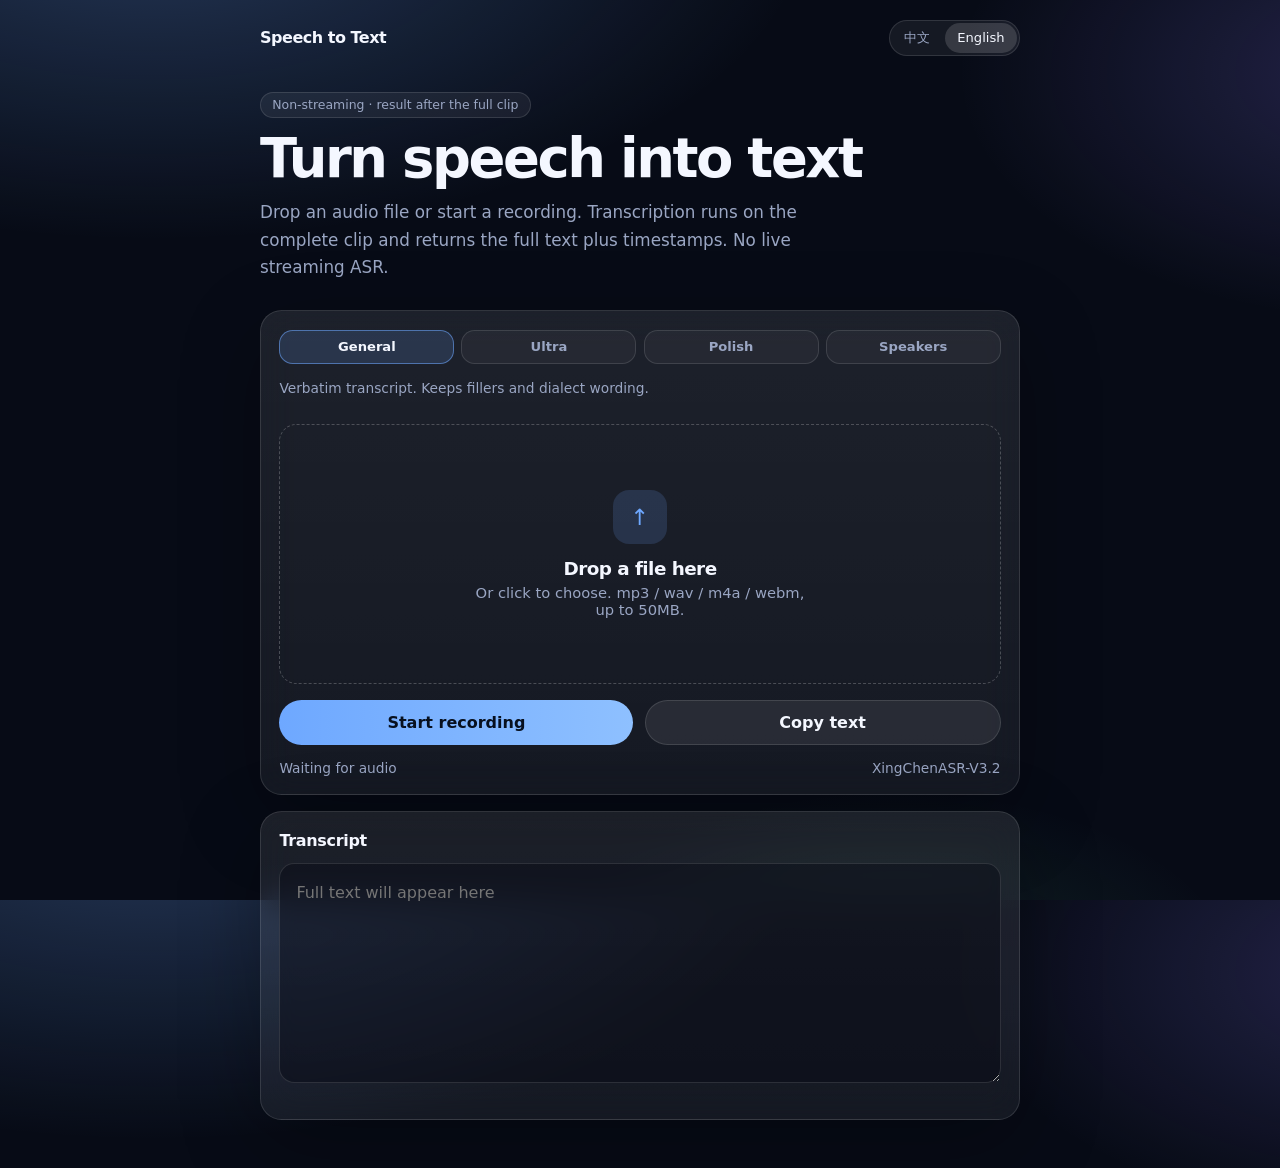
==== index.html @ 71d8b037 "Replace the blog with a public non-streaming ASR page. Co-authored-by: Cursor <cursoragent@cursor.co" ====
<!doctype html>
<html lang="en">
  <head>
    <meta charset="utf-8" />
    <meta name="viewport" content="width=device-width, initial-scale=1, shrink-to-fit=no" />
    <title>Speech to Text</title>
    <meta name="theme-color" content="#0b1020" />
    <meta name="description" content="Non-streaming speech to text. Drop an audio file or record, then get the full transcript." />
    <link rel="canonical" href="/" />
    <link rel="manifest" href="/site.webmanifest" />
    <style>
      :root {
        --bg: #070b16;
        --panel: rgba(255, 255, 255, 0.06);
        --panel-2: rgba(255, 255, 255, 0.09);
        --line: rgba(255, 255, 255, 0.12);
        --text: #f4f7ff;
        --muted: #9aa6c3;
        --accent: #6ea8ff;
        --danger: #ff6b7a;
        --ok: #5ee1b5;
      }
      * { box-sizing: border-box; }
      html, body { height: 100%; }
      body {
        margin: 0;
        color: var(--text);
        font-family: ui-sans-serif, system-ui, -apple-system, "Segoe UI", sans-serif;
        background:
          radial-gradient(1200px 600px at 12% -10%, rgba(110, 168, 255, 0.28), transparent 55%),
          radial-gradient(900px 500px at 110% 8%, rgba(139, 123, 255, 0.22), transparent 50%),
          radial-gradient(700px 400px at 70% 110%, rgba(94, 225, 181, 0.12), transparent 50%),
          var(--bg);
      }
      a { color: inherit; text-decoration: none; }
      .shell {
        min-height: 100%;
        width: min(760px, calc(100% - 2rem));
        margin-inline: auto;
        padding: 1.25rem 0 3rem;
      }
      .top {
        display: flex;
        align-items: center;
        justify-content: space-between;
        gap: 1rem;
        margin-bottom: 2.25rem;
      }
      .brand {
        font-weight: 650;
        letter-spacing: -0.03em;
      }
      .lang {
        display: flex;
        gap: 0.2rem;
        border: 1px solid var(--line);
        border-radius: 999px;
        padding: 0.15rem;
        background: var(--panel);
      }
      .lang button {
        appearance: none;
        border: 0;
        background: transparent;
        color: var(--muted);
        border-radius: 999px;
        padding: 0.35rem 0.75rem;
        cursor: pointer;
        font: inherit;
        font-size: 0.82rem;
      }
      .lang button.is-on {
        background: rgba(255, 255, 255, 0.14);
        color: var(--text);
      }
      .hero {
        display: grid;
        gap: 0.75rem;
        margin-bottom: 1.75rem;
      }
      .badge {
        width: fit-content;
        border: 1px solid var(--line);
        background: var(--panel);
        color: var(--muted);
        border-radius: 999px;
        padding: 0.28rem 0.7rem;
        font-size: 0.78rem;
      }
      h1 {
        margin: 0;
        font-size: clamp(2rem, 5vw, 3.4rem);
        letter-spacing: -0.045em;
        line-height: 1.05;
      }
      .sub {
        margin: 0;
        max-width: 38rem;
        color: var(--muted);
        font-size: 1.05rem;
        line-height: 1.65;
      }
      .layout { display: grid; gap: 1rem; }
      .card {
        border: 1px solid var(--line);
        background: linear-gradient(180deg, var(--panel-2), var(--panel));
        border-radius: 1.35rem;
        padding: 1.15rem;
        backdrop-filter: blur(18px);
        box-shadow: 0 24px 80px rgba(0, 0, 0, 0.28);
      }
      .drop {
        position: relative;
        min-height: 260px;
        border: 1.5px dashed rgba(255, 255, 255, 0.22);
        border-radius: 1.1rem;
        display: flex;
        flex-direction: column;
        align-items: center;
        justify-content: center;
        text-align: center;
        padding: 1.5rem;
        cursor: pointer;
        transition: border-color 0.18s, background 0.18s, transform 0.18s;
      }
      .drop-copy {
        display: flex;
        flex-direction: column;
        align-items: center;
        gap: 0.35rem;
        max-width: 22rem;
      }
      .drop:hover, .drop.is-over {
        border-color: var(--accent);
        background: rgba(110, 168, 255, 0.08);
      }
      .drop.is-over { transform: scale(1.01); }
      .drop.is-busy { pointer-events: none; opacity: 0.72; }
      .drop input { display: none; }
      .drop-icon {
        width: 54px;
        height: 54px;
        margin: 0 auto 0.5rem;
        border-radius: 16px;
        display: grid;
        place-items: center;
        background: rgba(110, 168, 255, 0.16);
        color: var(--accent);
        font-size: 1.4rem;
      }
      .drop h2 {
        margin: 0;
        font-size: 1.15rem;
        letter-spacing: -0.03em;
      }
      .drop p { margin: 0; color: var(--muted); font-size: 0.92rem; }
      .models {
        display: grid;
        grid-template-columns: repeat(4, 1fr);
        gap: 0.45rem;
        margin-bottom: 0.85rem;
      }
      .models button {
        appearance: none;
        border: 1px solid var(--line);
        background: rgba(255, 255, 255, 0.04);
        color: var(--muted);
        border-radius: 0.85rem;
        padding: 0.55rem 0.4rem;
        font: inherit;
        font-size: 0.82rem;
        font-weight: 600;
        cursor: pointer;
      }
      .models button.is-on {
        color: var(--text);
        border-color: rgba(110, 168, 255, 0.55);
        background: rgba(110, 168, 255, 0.16);
      }
      .models button:disabled { opacity: 0.45; cursor: not-allowed; }
      .model-hint {
        margin: 0 0 0.85rem;
        color: var(--muted);
        font-size: 0.86rem;
        line-height: 1.5;
        min-height: 2.4em;
      }
      @media (max-width: 560px) {
        .models { grid-template-columns: repeat(2, 1fr); }
      }
      .actions {
        display: flex;
        gap: 0.7rem;
        margin-top: 0.95rem;
      }
      .btn {
        flex: 1;
        appearance: none;
        border: 0;
        border-radius: 999px;
        padding: 0.78rem 1rem;
        font: inherit;
        font-weight: 600;
        cursor: pointer;
        color: #07101f;
        background: linear-gradient(90deg, var(--accent), #8ec0ff);
      }
      .btn.ghost {
        color: var(--text);
        background: rgba(255, 255, 255, 0.08);
        border: 1px solid var(--line);
      }
      .btn.live {
        background: var(--danger);
        color: #fff;
      }
      .btn:disabled { opacity: 0.45; cursor: not-allowed; }
      .meta {
        display: flex;
        justify-content: space-between;
        gap: 0.75rem;
        margin-top: 0.9rem;
        color: var(--muted);
        font-size: 0.86rem;
      }
      .status.is-error { color: var(--danger); }
      .status.is-ok { color: var(--ok); }
      .filechip {
        display: none;
        margin-top: 0.8rem;
        padding: 0.55rem 0.75rem;
        border-radius: 0.8rem;
        background: rgba(255, 255, 255, 0.06);
        color: var(--muted);
        font-size: 0.86rem;
        overflow: hidden;
        text-overflow: ellipsis;
        white-space: nowrap;
      }
      .filechip.is-on { display: block; }
      .result-head {
        display: flex;
        align-items: center;
        justify-content: space-between;
        gap: 0.75rem;
        margin-bottom: 0.85rem;
      }
      .result-head h2 {
        margin: 0;
        font-size: 1rem;
        letter-spacing: -0.02em;
      }
      textarea {
        width: 100%;
        min-height: 220px;
        resize: vertical;
        border: 1px solid var(--line);
        border-radius: 0.95rem;
        padding: 0.95rem 1rem;
        background: rgba(7, 11, 22, 0.45);
        color: var(--text);
        font: inherit;
        line-height: 1.7;
      }
      textarea:focus { outline: 2px solid rgba(110, 168, 255, 0.45); }
      .segments {
        margin: 0.85rem 0 0;
        padding: 0;
        display: grid;
        gap: 0.55rem;
        max-height: 280px;
        overflow: auto;
      }
      .segments li {
        padding: 0.7rem 0.8rem;
        border-radius: 0.8rem;
        background: rgba(255, 255, 255, 0.05);
      }
      .seg-time {
        display: block;
        color: var(--accent);
        font-size: 0.75rem;
        font-variant-numeric: tabular-nums;
        margin-bottom: 0.2rem;
      }
      .seg-spk {
        display: inline-block;
        margin-right: 0.45rem;
        color: var(--ok);
        font-size: 0.75rem;
      }
      .seg-text { color: #e8edfb; font-size: 0.95rem; }
    </style>
  </head>
  <body>
    <div class="shell">
      <header class="top">
        <a class="brand" href="/" data-i18n="brand">Speech to Text</a>
        <div class="lang" role="group" aria-label="Language">
          <button type="button" data-lang="zh">中文</button>
          <button type="button" data-lang="en">English</button>
        </div>
      </header>

      <section class="hero">
        <div class="badge" data-i18n="badge">Non-streaming · result after the full clip</div>
        <h1 data-i18n="title">Turn speech into text</h1>
        <p class="sub" data-i18n="sub">Drop an audio file or start a recording. Transcription runs on the complete clip and returns the full text plus timestamps. No live streaming ASR.</p>
      </section>

      <div class="layout" data-asr>
        <section class="card">
          <div class="models" role="tablist" data-asr-models>
            <button type="button" data-asr-model="general" data-i18n="modelGeneral">General</button>
            <button type="button" data-asr-model="ultra" data-i18n="modelUltra">Ultra</button>
            <button type="button" data-asr-model="gsr" data-i18n="modelGsr">Polish</button>
            <button type="button" data-asr-model="diarize" data-i18n="modelDiarize">Speakers</button>
          </div>
          <p class="model-hint" data-asr-hint></p>
          <label class="drop" data-asr-drop>
            <input type="file" accept="audio/*,video/webm,video/mp4" data-asr-file />
            <div class="drop-copy">
              <div class="drop-icon">↑</div>
              <h2 data-i18n="dropTitle">Drop a file here</h2>
              <p data-i18n="dropHint">Or click to choose. mp3 / wav / m4a / webm, up to 50MB.</p>
            </div>
          </label>
          <div class="filechip" data-asr-filechip></div>
          <div class="actions">
            <button type="button" class="btn" data-asr-record data-i18n="record">Start recording</button>
            <button type="button" class="btn ghost" data-asr-copy data-i18n="copy">Copy text</button>
          </div>
          <div class="meta">
            <span class="status" data-asr-status data-i18n="idle">Waiting for audio</span>
            <span data-asr-model-id>XingChenASR-V3.2</span>
          </div>
        </section>

        <section class="card">
          <div class="result-head">
            <h2 data-i18n="result">Transcript</h2>
          </div>
          <textarea data-asr-text data-i18n-placeholder="placeholder" placeholder="Full text will appear here"></textarea>
          <ol class="segments" data-asr-segments hidden></ol>
        </section>
      </div>
    </div>
    <script src="/asr.js"></script>
  </body>
</html>
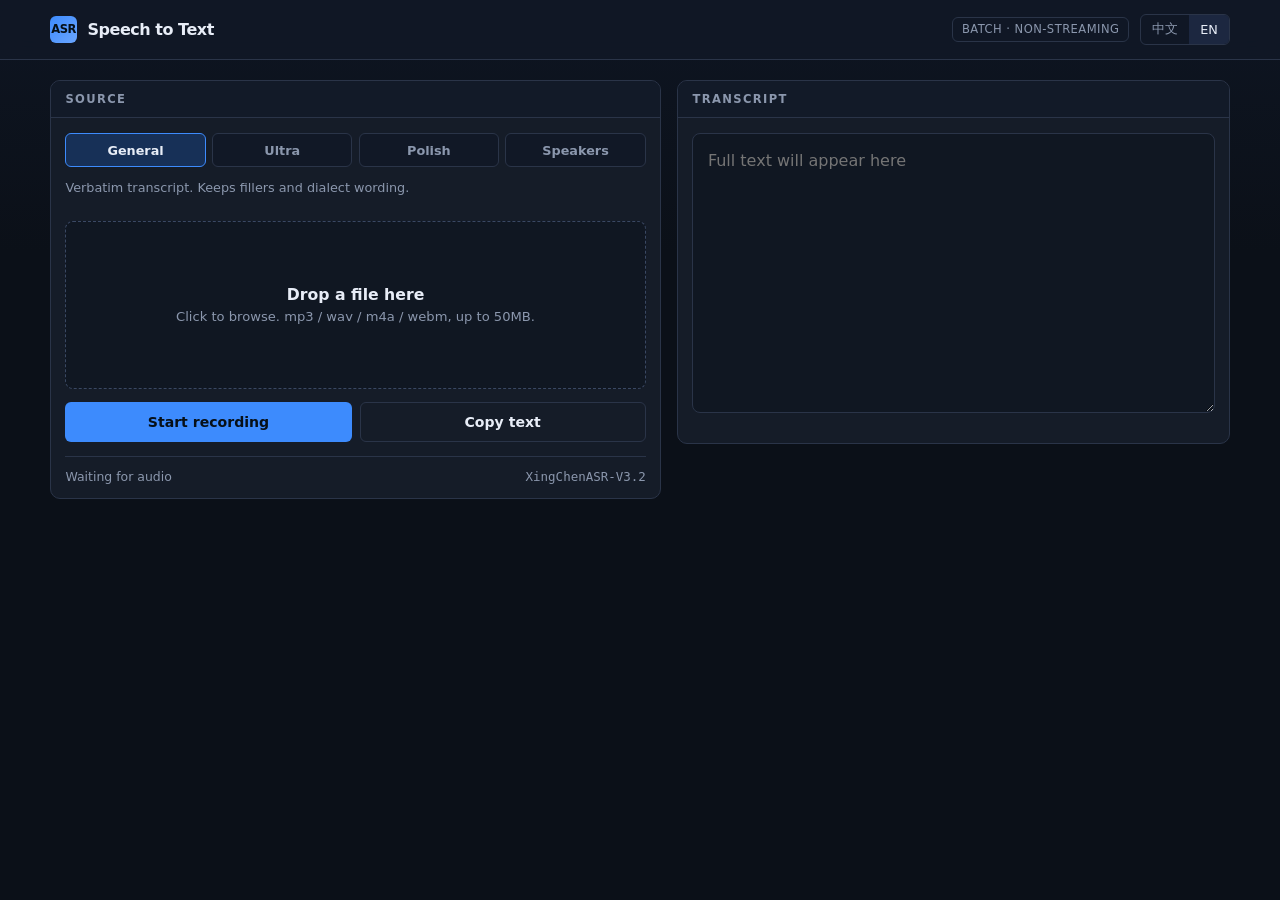
==== commit 2cb6552e: "Add audio playback and download, and tighten the workspace UI. Co-authored-by: Cursor <cursoragent@c" ====
--- a/index.html
+++ b/index.html
@@ -4,21 +4,23 @@
     <meta charset="utf-8" />
     <meta name="viewport" content="width=device-width, initial-scale=1, shrink-to-fit=no" />
     <title>Speech to Text</title>
-    <meta name="theme-color" content="#0b1020" />
+    <meta name="theme-color" content="#0b1018" />
     <meta name="description" content="Non-streaming speech to text. Drop an audio file or record, then get the full transcript." />
     <link rel="canonical" href="/" />
     <link rel="manifest" href="/site.webmanifest" />
     <style>
       :root {
-        --bg: #070b16;
-        --panel: rgba(255, 255, 255, 0.06);
-        --panel-2: rgba(255, 255, 255, 0.09);
-        --line: rgba(255, 255, 255, 0.12);
-        --text: #f4f7ff;
-        --muted: #9aa6c3;
-        --accent: #6ea8ff;
-        --danger: #ff6b7a;
-        --ok: #5ee1b5;
+        --bg: #0b1018;
+        --bg-2: #111826;
+        --panel: #151c28;
+        --line: #2a3448;
+        --text: #e8edf7;
+        --muted: #8b97ad;
+        --accent: #3d8bfd;
+        --accent-2: #1f4f9a;
+        --danger: #e5484d;
+        --ok: #3ecf8e;
+        --warn: #f5a524;
       }
       * { box-sizing: border-box; }
       html, body { height: 100%; }
@@ -27,323 +29,355 @@
         color: var(--text);
         font-family: ui-sans-serif, system-ui, -apple-system, "Segoe UI", sans-serif;
         background:
-          radial-gradient(1200px 600px at 12% -10%, rgba(110, 168, 255, 0.28), transparent 55%),
-          radial-gradient(900px 500px at 110% 8%, rgba(139, 123, 255, 0.22), transparent 50%),
-          radial-gradient(700px 400px at 70% 110%, rgba(94, 225, 181, 0.12), transparent 50%),
+          linear-gradient(180deg, #0e1522 0%, var(--bg) 28%),
           var(--bg);
       }
       a { color: inherit; text-decoration: none; }
-      .shell {
+      .app {
         min-height: 100%;
-        width: min(760px, calc(100% - 2rem));
-        margin-inline: auto;
-        padding: 1.25rem 0 3rem;
-      }
-      .top {
+        display: flex;
+        flex-direction: column;
+      }
+      .bar {
+        border-bottom: 1px solid var(--line);
+        background: rgba(17, 24, 38, 0.92);
+        backdrop-filter: blur(12px);
+        position: sticky;
+        top: 0;
+        z-index: 20;
+      }
+      .bar-inner {
+        width: min(1180px, calc(100% - 2rem));
+        margin: 0 auto;
         display: flex;
         align-items: center;
         justify-content: space-between;
         gap: 1rem;
-        margin-bottom: 2.25rem;
+        padding: 0.85rem 0;
       }
       .brand {
-        font-weight: 650;
+        display: flex;
+        align-items: center;
+        gap: 0.65rem;
+        font-weight: 700;
         letter-spacing: -0.03em;
       }
+      .mark {
+        width: 1.7rem;
+        height: 1.7rem;
+        border-radius: 6px;
+        background: linear-gradient(135deg, var(--accent), #6aa6ff);
+        display: grid;
+        place-items: center;
+        color: #061018;
+        font-size: 0.72rem;
+        font-weight: 800;
+      }
+      .bar-right {
+        display: flex;
+        align-items: center;
+        gap: 0.65rem;
+      }
+      .chip {
+        border: 1px solid var(--line);
+        color: var(--muted);
+        border-radius: 6px;
+        padding: 0.28rem 0.55rem;
+        font-size: 0.72rem;
+        letter-spacing: 0.04em;
+        text-transform: uppercase;
+      }
       .lang {
         display: flex;
-        gap: 0.2rem;
-        border: 1px solid var(--line);
-        border-radius: 999px;
-        padding: 0.15rem;
-        background: var(--panel);
+        border: 1px solid var(--line);
+        border-radius: 6px;
+        overflow: hidden;
       }
       .lang button {
         appearance: none;
         border: 0;
         background: transparent;
         color: var(--muted);
-        border-radius: 999px;
-        padding: 0.35rem 0.75rem;
+        padding: 0.4rem 0.7rem;
         cursor: pointer;
         font: inherit;
-        font-size: 0.82rem;
+        font-size: 0.8rem;
       }
       .lang button.is-on {
-        background: rgba(255, 255, 255, 0.14);
-        color: var(--text);
-      }
-      .hero {
+        background: #1c2740;
+        color: var(--text);
+      }
+      .workspace {
+        width: min(1180px, calc(100% - 2rem));
+        margin: 1.25rem auto 2.5rem;
         display: grid;
+        gap: 1rem;
+        grid-template-columns: minmax(0, 1.05fr) minmax(0, 0.95fr);
+        align-items: start;
+      }
+      @media (max-width: 920px) {
+        .workspace { grid-template-columns: 1fr; }
+      }
+      .panel {
+        border: 1px solid var(--line);
+        background: var(--panel);
+        border-radius: 10px;
+        overflow: hidden;
+      }
+      .panel-h {
+        display: flex;
+        align-items: center;
+        justify-content: space-between;
         gap: 0.75rem;
-        margin-bottom: 1.75rem;
-      }
-      .badge {
-        width: fit-content;
-        border: 1px solid var(--line);
-        background: var(--panel);
-        color: var(--muted);
-        border-radius: 999px;
-        padding: 0.28rem 0.7rem;
-        font-size: 0.78rem;
-      }
-      h1 {
+        padding: 0.7rem 0.9rem;
+        border-bottom: 1px solid var(--line);
+        background: #121a28;
+      }
+      .panel-h h2 {
         margin: 0;
-        font-size: clamp(2rem, 5vw, 3.4rem);
-        letter-spacing: -0.045em;
-        line-height: 1.05;
-      }
-      .sub {
-        margin: 0;
-        max-width: 38rem;
-        color: var(--muted);
-        font-size: 1.05rem;
-        line-height: 1.65;
-      }
-      .layout { display: grid; gap: 1rem; }
-      .card {
-        border: 1px solid var(--line);
-        background: linear-gradient(180deg, var(--panel-2), var(--panel));
-        border-radius: 1.35rem;
-        padding: 1.15rem;
-        backdrop-filter: blur(18px);
-        box-shadow: 0 24px 80px rgba(0, 0, 0, 0.28);
-      }
-      .drop {
-        position: relative;
-        min-height: 260px;
-        border: 1.5px dashed rgba(255, 255, 255, 0.22);
-        border-radius: 1.1rem;
-        display: flex;
-        flex-direction: column;
-        align-items: center;
-        justify-content: center;
-        text-align: center;
-        padding: 1.5rem;
-        cursor: pointer;
-        transition: border-color 0.18s, background 0.18s, transform 0.18s;
-      }
-      .drop-copy {
-        display: flex;
-        flex-direction: column;
-        align-items: center;
-        gap: 0.35rem;
-        max-width: 22rem;
-      }
-      .drop:hover, .drop.is-over {
-        border-color: var(--accent);
-        background: rgba(110, 168, 255, 0.08);
-      }
-      .drop.is-over { transform: scale(1.01); }
-      .drop.is-busy { pointer-events: none; opacity: 0.72; }
-      .drop input { display: none; }
-      .drop-icon {
-        width: 54px;
-        height: 54px;
-        margin: 0 auto 0.5rem;
-        border-radius: 16px;
-        display: grid;
-        place-items: center;
-        background: rgba(110, 168, 255, 0.16);
-        color: var(--accent);
-        font-size: 1.4rem;
-      }
-      .drop h2 {
-        margin: 0;
-        font-size: 1.15rem;
-        letter-spacing: -0.03em;
-      }
-      .drop p { margin: 0; color: var(--muted); font-size: 0.92rem; }
+        font-size: 0.72rem;
+        font-weight: 700;
+        letter-spacing: 0.12em;
+        text-transform: uppercase;
+        color: var(--muted);
+      }
+      .panel-b { padding: 0.9rem; }
       .models {
         display: grid;
         grid-template-columns: repeat(4, 1fr);
-        gap: 0.45rem;
-        margin-bottom: 0.85rem;
+        gap: 0.4rem;
       }
       .models button {
         appearance: none;
         border: 1px solid var(--line);
-        background: rgba(255, 255, 255, 0.04);
-        color: var(--muted);
-        border-radius: 0.85rem;
-        padding: 0.55rem 0.4rem;
+        background: var(--bg-2);
+        color: var(--muted);
+        border-radius: 6px;
+        padding: 0.55rem 0.35rem;
         font: inherit;
-        font-size: 0.82rem;
-        font-weight: 600;
+        font-size: 0.8rem;
+        font-weight: 650;
         cursor: pointer;
       }
       .models button.is-on {
         color: var(--text);
-        border-color: rgba(110, 168, 255, 0.55);
-        background: rgba(110, 168, 255, 0.16);
-      }
-      .models button:disabled { opacity: 0.45; cursor: not-allowed; }
+        border-color: var(--accent);
+        background: #173057;
+      }
+      .models button:disabled { opacity: 0.4; cursor: not-allowed; }
       .model-hint {
-        margin: 0 0 0.85rem;
-        color: var(--muted);
-        font-size: 0.86rem;
+        margin: 0.65rem 0 0;
+        color: var(--muted);
+        font-size: 0.8rem;
         line-height: 1.5;
-        min-height: 2.4em;
+        min-height: 2.3em;
       }
       @media (max-width: 560px) {
         .models { grid-template-columns: repeat(2, 1fr); }
       }
-      .actions {
-        display: flex;
-        gap: 0.7rem;
-        margin-top: 0.95rem;
+      .drop {
+        margin-top: 0.85rem;
+        min-height: 168px;
+        border: 1px dashed #3a4863;
+        border-radius: 8px;
+        display: flex;
+        flex-direction: column;
+        align-items: center;
+        justify-content: center;
+        text-align: center;
+        padding: 1.1rem;
+        cursor: pointer;
+        background: #101722;
+      }
+      .drop:hover, .drop.is-over {
+        border-color: var(--accent);
+        background: #142033;
+      }
+      .drop.is-busy { pointer-events: none; opacity: 0.65; }
+      .drop input { display: none; }
+      .drop h3 {
+        margin: 0 0 0.3rem;
+        font-size: 0.98rem;
+      }
+      .drop p { margin: 0; color: var(--muted); font-size: 0.82rem; }
+      .media {
+        display: none;
+        margin-top: 0.85rem;
+        border: 1px solid var(--line);
+        border-radius: 8px;
+        background: #101722;
+        padding: 0.75rem;
+      }
+      .media.is-on { display: grid; gap: 0.65rem; }
+      .media-meta {
+        display: flex;
+        justify-content: space-between;
+        gap: 0.75rem;
+        font-size: 0.8rem;
+        color: var(--muted);
+      }
+      .media-name {
+        overflow: hidden;
+        text-overflow: ellipsis;
+        white-space: nowrap;
+        color: var(--text);
+        font-weight: 600;
+      }
+      audio {
+        width: 100%;
+        height: 36px;
+      }
+      .row {
+        display: flex;
+        gap: 0.5rem;
+        margin-top: 0.85rem;
       }
       .btn {
         flex: 1;
         appearance: none;
-        border: 0;
-        border-radius: 999px;
-        padding: 0.78rem 1rem;
+        border: 1px solid transparent;
+        border-radius: 6px;
+        padding: 0.68rem 0.85rem;
         font: inherit;
-        font-weight: 600;
-        cursor: pointer;
-        color: #07101f;
-        background: linear-gradient(90deg, var(--accent), #8ec0ff);
+        font-size: 0.88rem;
+        font-weight: 650;
+        cursor: pointer;
+        color: #071018;
+        background: var(--accent);
       }
       .btn.ghost {
         color: var(--text);
-        background: rgba(255, 255, 255, 0.08);
-        border: 1px solid var(--line);
+        background: transparent;
+        border-color: var(--line);
       }
       .btn.live {
         background: var(--danger);
         color: #fff;
       }
-      .btn:disabled { opacity: 0.45; cursor: not-allowed; }
-      .meta {
+      .btn:disabled { opacity: 0.4; cursor: not-allowed; }
+      .status-bar {
         display: flex;
         justify-content: space-between;
         gap: 0.75rem;
-        margin-top: 0.9rem;
-        color: var(--muted);
-        font-size: 0.86rem;
+        margin-top: 0.85rem;
+        padding-top: 0.75rem;
+        border-top: 1px solid var(--line);
+        color: var(--muted);
+        font-size: 0.78rem;
+        font-variant-numeric: tabular-nums;
       }
       .status.is-error { color: var(--danger); }
       .status.is-ok { color: var(--ok); }
-      .filechip {
-        display: none;
-        margin-top: 0.8rem;
-        padding: 0.55rem 0.75rem;
-        border-radius: 0.8rem;
-        background: rgba(255, 255, 255, 0.06);
-        color: var(--muted);
-        font-size: 0.86rem;
-        overflow: hidden;
-        text-overflow: ellipsis;
-        white-space: nowrap;
-      }
-      .filechip.is-on { display: block; }
-      .result-head {
-        display: flex;
-        align-items: center;
-        justify-content: space-between;
-        gap: 0.75rem;
-        margin-bottom: 0.85rem;
-      }
-      .result-head h2 {
-        margin: 0;
-        font-size: 1rem;
-        letter-spacing: -0.02em;
-      }
+      .model-id { font-family: ui-monospace, SFMono-Regular, Menlo, Consolas, monospace; }
       textarea {
         width: 100%;
-        min-height: 220px;
+        min-height: 280px;
         resize: vertical;
         border: 1px solid var(--line);
-        border-radius: 0.95rem;
-        padding: 0.95rem 1rem;
-        background: rgba(7, 11, 22, 0.45);
+        border-radius: 8px;
+        padding: 0.85rem 0.9rem;
+        background: #101722;
         color: var(--text);
         font: inherit;
         line-height: 1.7;
       }
-      textarea:focus { outline: 2px solid rgba(110, 168, 255, 0.45); }
+      textarea:focus { outline: 1px solid var(--accent); }
       .segments {
-        margin: 0.85rem 0 0;
+        margin: 0.75rem 0 0;
         padding: 0;
         display: grid;
-        gap: 0.55rem;
-        max-height: 280px;
+        gap: 0.4rem;
+        max-height: 320px;
         overflow: auto;
       }
       .segments li {
-        padding: 0.7rem 0.8rem;
-        border-radius: 0.8rem;
-        background: rgba(255, 255, 255, 0.05);
-      }
+        padding: 0.65rem 0.7rem;
+        border-radius: 6px;
+        background: #101722;
+        border: 1px solid transparent;
+        cursor: pointer;
+      }
+      .segments li:hover { border-color: var(--line); }
       .seg-time {
         display: block;
         color: var(--accent);
-        font-size: 0.75rem;
+        font-size: 0.72rem;
         font-variant-numeric: tabular-nums;
-        margin-bottom: 0.2rem;
+        margin-bottom: 0.18rem;
       }
       .seg-spk {
         display: inline-block;
-        margin-right: 0.45rem;
+        margin-right: 0.4rem;
         color: var(--ok);
-        font-size: 0.75rem;
-      }
-      .seg-text { color: #e8edfb; font-size: 0.95rem; }
+      }
+      .seg-text { color: #d7deec; font-size: 0.92rem; }
     </style>
   </head>
   <body>
-    <div class="shell">
-      <header class="top">
-        <a class="brand" href="/" data-i18n="brand">Speech to Text</a>
-        <div class="lang" role="group" aria-label="Language">
-          <button type="button" data-lang="zh">中文</button>
-          <button type="button" data-lang="en">English</button>
+    <div class="app">
+      <header class="bar">
+        <div class="bar-inner">
+        <a class="brand" href="/">
+          <span class="mark">ASR</span>
+          <span data-i18n="brand">Speech to Text</span>
+        </a>
+        <div class="bar-right">
+          <span class="chip" data-i18n="badge">Batch · non-streaming</span>
+          <div class="lang" role="group" aria-label="Language">
+            <button type="button" data-lang="zh">中文</button>
+            <button type="button" data-lang="en">EN</button>
+          </div>
+        </div>
         </div>
       </header>
 
-      <section class="hero">
-        <div class="badge" data-i18n="badge">Non-streaming · result after the full clip</div>
-        <h1 data-i18n="title">Turn speech into text</h1>
-        <p class="sub" data-i18n="sub">Drop an audio file or start a recording. Transcription runs on the complete clip and returns the full text plus timestamps. No live streaming ASR.</p>
-      </section>
-
-      <div class="layout" data-asr>
-        <section class="card">
-          <div class="models" role="tablist" data-asr-models>
-            <button type="button" data-asr-model="general" data-i18n="modelGeneral">General</button>
-            <button type="button" data-asr-model="ultra" data-i18n="modelUltra">Ultra</button>
-            <button type="button" data-asr-model="gsr" data-i18n="modelGsr">Polish</button>
-            <button type="button" data-asr-model="diarize" data-i18n="modelDiarize">Speakers</button>
-          </div>
-          <p class="model-hint" data-asr-hint></p>
-          <label class="drop" data-asr-drop>
-            <input type="file" accept="audio/*,video/webm,video/mp4" data-asr-file />
-            <div class="drop-copy">
-              <div class="drop-icon">↑</div>
-              <h2 data-i18n="dropTitle">Drop a file here</h2>
-              <p data-i18n="dropHint">Or click to choose. mp3 / wav / m4a / webm, up to 50MB.</p>
+      <main class="workspace" data-asr>
+        <section class="panel">
+          <div class="panel-h"><h2 data-i18n="source">Source</h2></div>
+          <div class="panel-b">
+            <div class="models" role="tablist">
+              <button type="button" data-asr-model="general" data-i18n="modelGeneral">General</button>
+              <button type="button" data-asr-model="ultra" data-i18n="modelUltra">Ultra</button>
+              <button type="button" data-asr-model="gsr" data-i18n="modelGsr">Polish</button>
+              <button type="button" data-asr-model="diarize" data-i18n="modelDiarize">Speakers</button>
             </div>
-          </label>
-          <div class="filechip" data-asr-filechip></div>
-          <div class="actions">
-            <button type="button" class="btn" data-asr-record data-i18n="record">Start recording</button>
-            <button type="button" class="btn ghost" data-asr-copy data-i18n="copy">Copy text</button>
-          </div>
-          <div class="meta">
-            <span class="status" data-asr-status data-i18n="idle">Waiting for audio</span>
-            <span data-asr-model-id>XingChenASR-V3.2</span>
+            <p class="model-hint" data-asr-hint></p>
+            <label class="drop" data-asr-drop>
+              <input type="file" accept="audio/*,video/webm,video/mp4" data-asr-file />
+              <div>
+                <h3 data-i18n="dropTitle">Drop a file here</h3>
+                <p data-i18n="dropHint">Click to browse. mp3 / wav / m4a / webm, up to 50MB.</p>
+              </div>
+            </label>
+            <div class="media" data-asr-media>
+              <div class="media-meta">
+                <span class="media-name" data-asr-filechip></span>
+                <span data-asr-filesize></span>
+              </div>
+              <audio controls data-asr-player></audio>
+              <div class="row" style="margin-top:0">
+                <button type="button" class="btn ghost" data-asr-download data-i18n="download" disabled>Download audio</button>
+              </div>
+            </div>
+            <div class="row">
+              <button type="button" class="btn" data-asr-record data-i18n="record">Start recording</button>
+              <button type="button" class="btn ghost" data-asr-copy data-i18n="copy">Copy text</button>
+            </div>
+            <div class="status-bar">
+              <span class="status" data-asr-status data-i18n="idle">Waiting for audio</span>
+              <span class="model-id" data-asr-model-id>XingChenASR-V3.2</span>
+            </div>
           </div>
         </section>
 
-        <section class="card">
-          <div class="result-head">
-            <h2 data-i18n="result">Transcript</h2>
+        <section class="panel">
+          <div class="panel-h"><h2 data-i18n="result">Transcript</h2></div>
+          <div class="panel-b">
+            <textarea data-asr-text data-i18n-placeholder="placeholder" placeholder="Full text will appear here"></textarea>
+            <ol class="segments" data-asr-segments hidden></ol>
           </div>
-          <textarea data-asr-text data-i18n-placeholder="placeholder" placeholder="Full text will appear here"></textarea>
-          <ol class="segments" data-asr-segments hidden></ol>
         </section>
-      </div>
+      </main>
     </div>
     <script src="/asr.js"></script>
   </body>
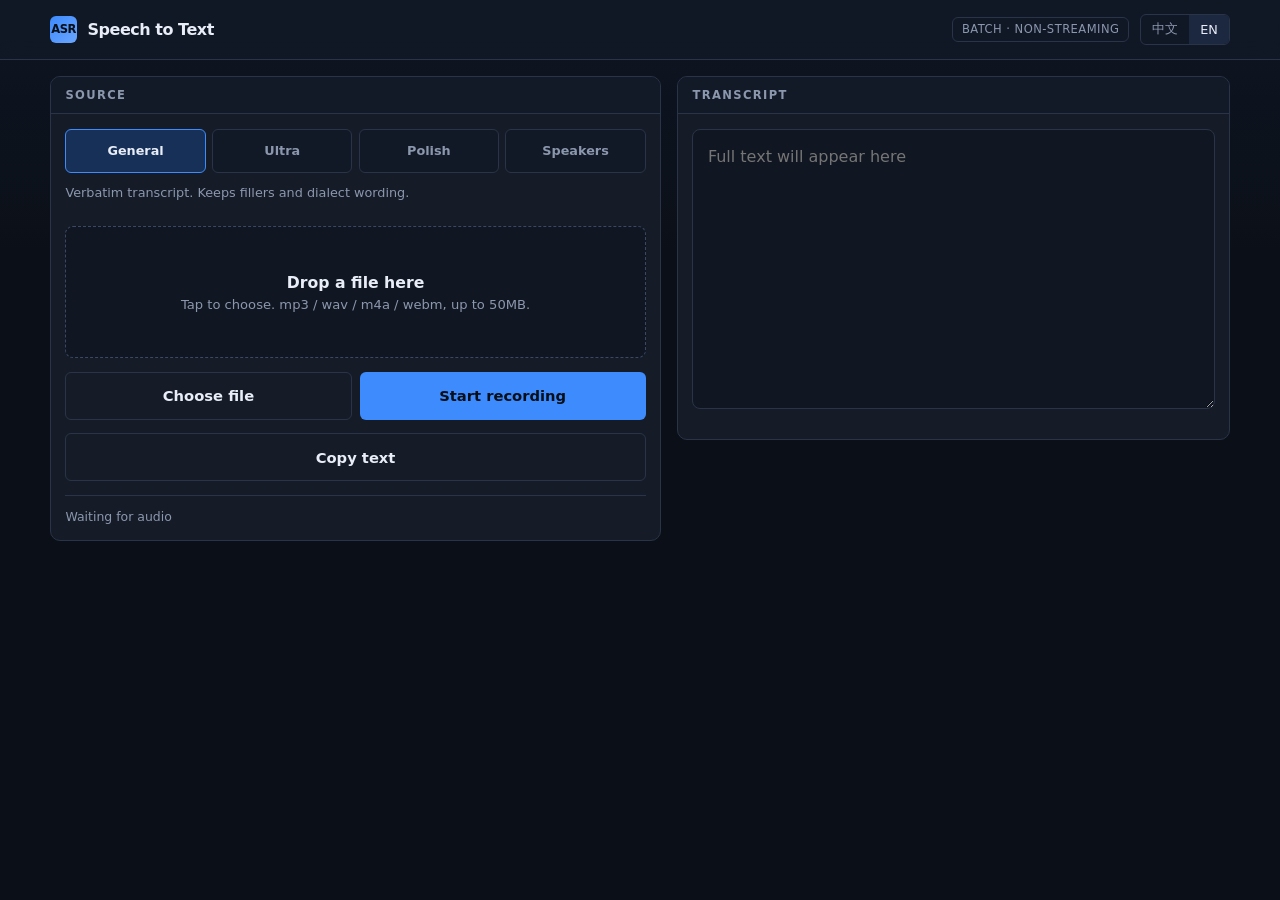
==== commit 2fa200c3: "Improve preview on all devices, drop client-side size checks, and keep the site out of search indexe" ====
--- a/index.html
+++ b/index.html
@@ -2,7 +2,9 @@
 <html lang="en">
   <head>
     <meta charset="utf-8" />
-    <meta name="viewport" content="width=device-width, initial-scale=1, shrink-to-fit=no" />
+    <meta name="viewport" content="width=device-width, initial-scale=1, viewport-fit=cover" />
+    <meta name="robots" content="noindex, nofollow, noarchive, nosnippet" />
+    <meta name="googlebot" content="noindex, nofollow, noarchive, nosnippet" />
     <title>Speech to Text</title>
     <meta name="theme-color" content="#0b1018" />
     <meta name="description" content="Non-streaming speech to text. Drop an audio file or record, then get the full transcript." />
@@ -24,6 +26,7 @@
       }
       * { box-sizing: border-box; }
       html, body { height: 100%; }
+      button, input, label { touch-action: manipulation; }
       body {
         margin: 0;
         color: var(--text);
@@ -31,6 +34,7 @@
         background:
           linear-gradient(180deg, #0e1522 0%, var(--bg) 28%),
           var(--bg);
+        padding-bottom: env(safe-area-inset-bottom);
       }
       a { color: inherit; text-decoration: none; }
       .app {
@@ -54,6 +58,7 @@
         justify-content: space-between;
         gap: 1rem;
         padding: 0.85rem 0;
+        padding-top: max(0.85rem, env(safe-area-inset-top));
       }
       .brand {
         display: flex;
@@ -108,15 +113,16 @@
         color: var(--text);
       }
       .workspace {
-        width: min(1180px, calc(100% - 2rem));
-        margin: 1.25rem auto 2.5rem;
+        width: min(1180px, calc(100% - 1.25rem));
+        margin: 1rem auto 2.5rem;
         display: grid;
         gap: 1rem;
         grid-template-columns: minmax(0, 1.05fr) minmax(0, 0.95fr);
         align-items: start;
       }
-      @media (max-width: 920px) {
+      @media (max-width: 1024px) {
         .workspace { grid-template-columns: 1fr; }
+        .chip { display: none; }
       }
       .panel {
         border: 1px solid var(--line);
@@ -153,6 +159,7 @@
         background: var(--bg-2);
         color: var(--muted);
         border-radius: 6px;
+        min-height: 44px;
         padding: 0.55rem 0.35rem;
         font: inherit;
         font-size: 0.8rem;
@@ -177,7 +184,7 @@
       }
       .drop {
         margin-top: 0.85rem;
-        min-height: 168px;
+        min-height: 132px;
         border: 1px dashed #3a4863;
         border-radius: 8px;
         display: flex;
@@ -185,7 +192,7 @@
         align-items: center;
         justify-content: center;
         text-align: center;
-        padding: 1.1rem;
+        padding: 1rem;
         cursor: pointer;
         background: #101722;
       }
@@ -223,9 +230,42 @@
         color: var(--text);
         font-weight: 600;
       }
-      audio {
+      .media-el { display: none; width: 100%; }
+      .media-el.is-on { display: block; }
+      video.media-el.is-on {
+        max-height: 180px;
+        background: #000;
+        border-radius: 6px;
+      }
+      .transport {
+        display: grid;
+        grid-template-columns: 48px 1fr auto;
+        gap: 0.55rem;
+        align-items: center;
+      }
+      .play {
+        width: 48px;
+        height: 48px;
+        border: 0;
+        border-radius: 50%;
+        background: var(--accent);
+        color: #071018;
+        font: inherit;
+        font-weight: 800;
+        cursor: pointer;
+      }
+      .play:disabled { opacity: 0.4; }
+      .seek {
         width: 100%;
-        height: 36px;
+        accent-color: var(--accent);
+        height: 28px;
+      }
+      .clock {
+        min-width: 5.6rem;
+        text-align: right;
+        font-variant-numeric: tabular-nums;
+        font-size: 0.75rem;
+        color: var(--muted);
       }
       .row {
         display: flex;
@@ -237,9 +277,10 @@
         appearance: none;
         border: 1px solid transparent;
         border-radius: 6px;
+        min-height: 48px;
         padding: 0.68rem 0.85rem;
         font: inherit;
-        font-size: 0.88rem;
+        font-size: 0.92rem;
         font-weight: 650;
         cursor: pointer;
         color: #071018;
@@ -255,9 +296,16 @@
         color: #fff;
       }
       .btn:disabled { opacity: 0.4; cursor: not-allowed; }
+      label.btn {
+        display: flex;
+        align-items: center;
+        justify-content: center;
+        text-align: center;
+      }
       .status-bar {
         display: flex;
         justify-content: space-between;
+        align-items: flex-start;
         gap: 0.75rem;
         margin-top: 0.85rem;
         padding-top: 0.75rem;
@@ -266,9 +314,14 @@
         font-size: 0.78rem;
         font-variant-numeric: tabular-nums;
       }
+      .status {
+        flex: 1;
+        white-space: pre-wrap;
+        word-break: break-word;
+        line-height: 1.45;
+      }
       .status.is-error { color: var(--danger); }
       .status.is-ok { color: var(--ok); }
-      .model-id { font-family: ui-monospace, SFMono-Regular, Menlo, Consolas, monospace; }
       textarea {
         width: 100%;
         min-height: 280px;
@@ -311,6 +364,17 @@
         color: var(--ok);
       }
       .seg-text { color: #d7deec; font-size: 0.92rem; }
+      @media (max-width: 1024px) {
+        .media.is-on {
+          position: sticky;
+          bottom: 0;
+          z-index: 12;
+          margin-bottom: 0;
+          box-shadow: 0 -12px 30px rgba(0, 0, 0, 0.35);
+        }
+        textarea { min-height: 180px; }
+        .segments { max-height: 40vh; }
+      }
     </style>
   </head>
   <body>
@@ -342,11 +406,11 @@
               <button type="button" data-asr-model="diarize" data-i18n="modelDiarize">Speakers</button>
             </div>
             <p class="model-hint" data-asr-hint></p>
-            <label class="drop" data-asr-drop>
-              <input type="file" accept="audio/*,video/webm,video/mp4" data-asr-file />
+            <label class="drop" data-asr-drop for="asr-file">
+              <input id="asr-file" type="file" accept="audio/*,video/webm,video/mp4,video/quicktime,.m4a,.mp3,.wav,.aac,.ogg,.flac,.caf" data-asr-file />
               <div>
                 <h3 data-i18n="dropTitle">Drop a file here</h3>
-                <p data-i18n="dropHint">Click to browse. mp3 / wav / m4a / webm, up to 50MB.</p>
+                <p data-i18n="dropHint">Tap to choose. mp3 / wav / m4a / webm, up to 50MB.</p>
               </div>
             </label>
             <div class="media" data-asr-media>
@@ -354,18 +418,26 @@
                 <span class="media-name" data-asr-filechip></span>
                 <span data-asr-filesize></span>
               </div>
-              <audio controls data-asr-player></audio>
+              <audio class="media-el" data-asr-player playsinline webkit-playsinline preload="metadata"></audio>
+              <video class="media-el" data-asr-video playsinline webkit-playsinline preload="metadata"></video>
+              <div class="transport">
+                <button type="button" class="play" data-asr-play data-i18n="play" disabled>Play</button>
+                <input class="seek" type="range" min="0" max="0" step="0.1" value="0" data-asr-seek disabled />
+                <span class="clock" data-asr-clock>00:00 / 00:00</span>
+              </div>
               <div class="row" style="margin-top:0">
                 <button type="button" class="btn ghost" data-asr-download data-i18n="download" disabled>Download audio</button>
               </div>
             </div>
             <div class="row">
+              <label class="btn ghost" for="asr-file" data-i18n="chooseFile">Choose file</label>
               <button type="button" class="btn" data-asr-record data-i18n="record">Start recording</button>
+            </div>
+            <div class="row">
               <button type="button" class="btn ghost" data-asr-copy data-i18n="copy">Copy text</button>
             </div>
             <div class="status-bar">
               <span class="status" data-asr-status data-i18n="idle">Waiting for audio</span>
-              <span class="model-id" data-asr-model-id>XingChenASR-V3.2</span>
             </div>
           </div>
         </section>
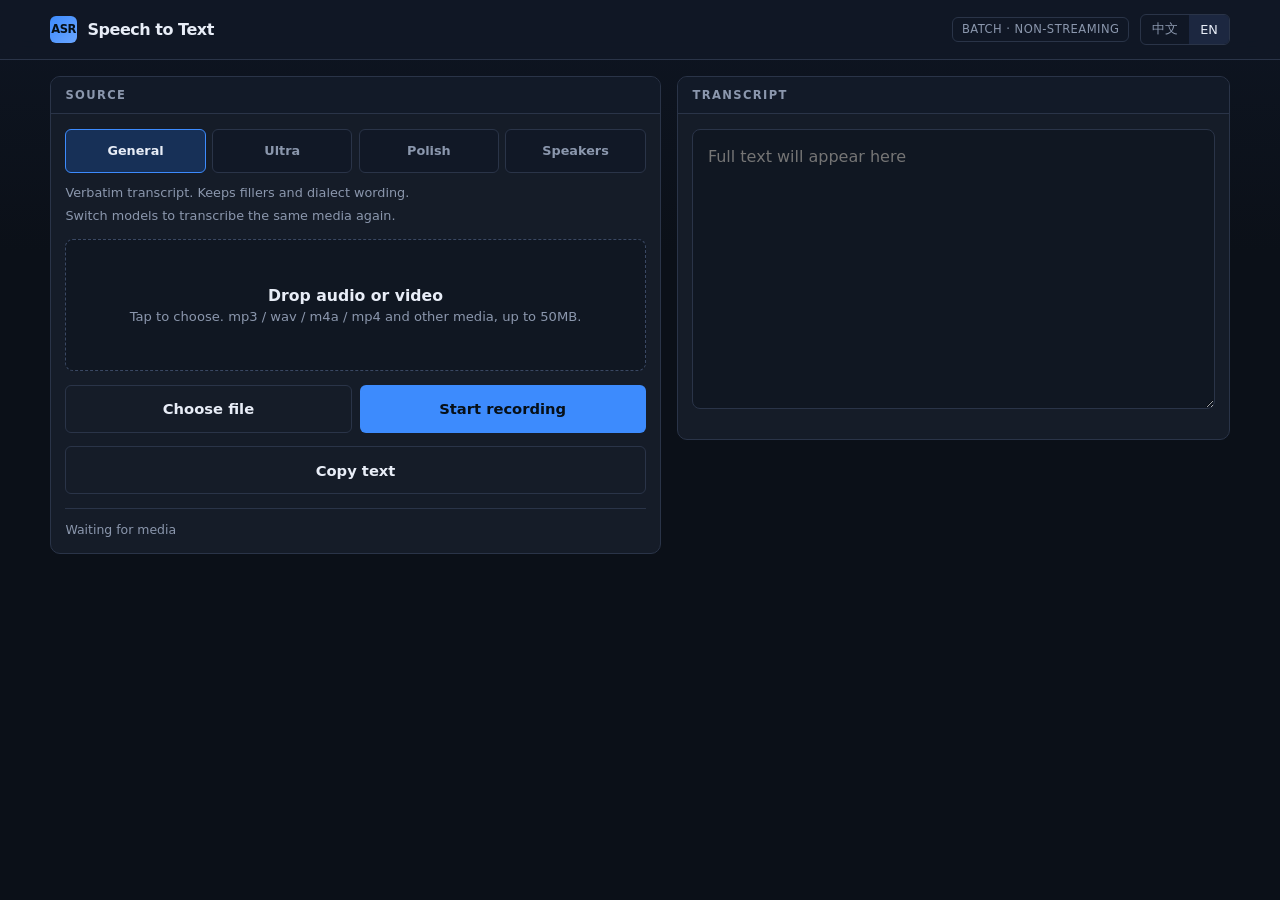
==== commit 04d28837: "Add video preview and transcription for mp4 and similar media. Keep the original file for replay and" ====
--- a/index.html
+++ b/index.html
@@ -7,7 +7,7 @@
     <meta name="googlebot" content="noindex, nofollow, noarchive, nosnippet" />
     <title>Speech to Text</title>
     <meta name="theme-color" content="#0b1018" />
-    <meta name="description" content="Non-streaming speech to text. Drop an audio file or record, then get the full transcript." />
+    <meta name="description" content="Non-streaming speech to text. Drop audio or video, or record, then get the full transcript." />
     <link rel="canonical" href="/" />
     <link rel="manifest" href="/site.webmanifest" />
     <style>
@@ -19,10 +19,8 @@
         --text: #e8edf7;
         --muted: #8b97ad;
         --accent: #3d8bfd;
-        --accent-2: #1f4f9a;
         --danger: #e5484d;
         --ok: #3ecf8e;
-        --warn: #f5a524;
       }
       * { box-sizing: border-box; }
       html, body { height: 100%; }
@@ -171,14 +169,13 @@
         border-color: var(--accent);
         background: #173057;
       }
-      .models button:disabled { opacity: 0.4; cursor: not-allowed; }
       .model-hint {
         margin: 0.65rem 0 0;
         color: var(--muted);
         font-size: 0.8rem;
         line-height: 1.5;
-        min-height: 2.3em;
-      }
+      }
+      .model-hint + .model-hint { margin-top: 0.25rem; min-height: 0; }
       @media (max-width: 560px) {
         .models { grid-template-columns: repeat(2, 1fr); }
       }
@@ -200,7 +197,6 @@
         border-color: var(--accent);
         background: #142033;
       }
-      .drop.is-busy { pointer-events: none; opacity: 0.65; }
       .drop input { display: none; }
       .drop h3 {
         margin: 0 0 0.3rem;
@@ -233,9 +229,12 @@
       .media-el { display: none; width: 100%; }
       .media-el.is-on { display: block; }
       video.media-el.is-on {
-        max-height: 180px;
+        width: 100%;
+        max-height: min(42vh, 380px);
+        object-fit: contain;
         background: #000;
         border-radius: 6px;
+        cursor: pointer;
       }
       .transport {
         display: grid;
@@ -406,11 +405,12 @@
               <button type="button" data-asr-model="diarize" data-i18n="modelDiarize">Speakers</button>
             </div>
             <p class="model-hint" data-asr-hint></p>
+            <p class="model-hint" data-i18n="reuseHint">Switch models to transcribe the same media again.</p>
             <label class="drop" data-asr-drop for="asr-file">
-              <input id="asr-file" type="file" accept="audio/*,video/webm,video/mp4,video/quicktime,.m4a,.mp3,.wav,.aac,.ogg,.flac,.caf" data-asr-file />
+              <input id="asr-file" type="file" accept="audio/*,video/*,.mp4,.mov,.m4v,.webm,.mkv,.avi,.mpeg,.3gp" data-asr-file />
               <div>
-                <h3 data-i18n="dropTitle">Drop a file here</h3>
-                <p data-i18n="dropHint">Tap to choose. mp3 / wav / m4a / webm, up to 50MB.</p>
+                <h3 data-i18n="dropTitle">Drop audio or video</h3>
+                <p data-i18n="dropHint">Tap to choose. mp3 / wav / m4a / mp4 and other media, up to 50MB.</p>
               </div>
             </label>
             <div class="media" data-asr-media>
@@ -426,7 +426,7 @@
                 <span class="clock" data-asr-clock>00:00 / 00:00</span>
               </div>
               <div class="row" style="margin-top:0">
-                <button type="button" class="btn ghost" data-asr-download data-i18n="download" disabled>Download audio</button>
+                <button type="button" class="btn ghost" data-asr-download data-i18n="download" disabled>Download</button>
               </div>
             </div>
             <div class="row">
@@ -437,7 +437,7 @@
               <button type="button" class="btn ghost" data-asr-copy data-i18n="copy">Copy text</button>
             </div>
             <div class="status-bar">
-              <span class="status" data-asr-status data-i18n="idle">Waiting for audio</span>
+              <span class="status" data-asr-status data-i18n="idle">Waiting for media</span>
             </div>
           </div>
         </section>
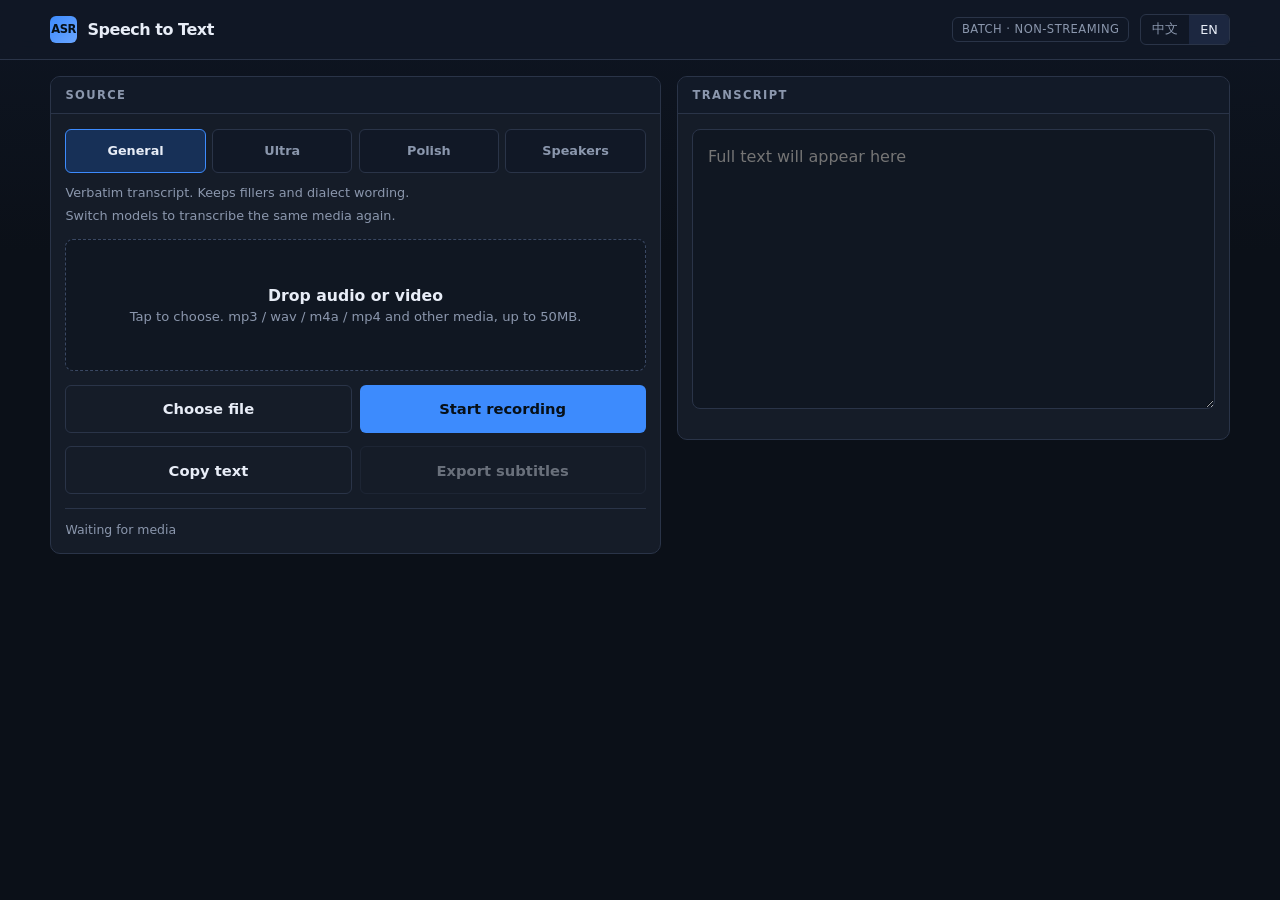
==== commit 2a8b1910: "Add SRT subtitle export and timestamped recording filenames. Co-authored-by: Cursor <cursoragent@cur" ====
--- a/index.html
+++ b/index.html
@@ -1,6 +1,15 @@
 <!doctype html>
 <html lang="en">
   <head>
+    <!-- Google tag (gtag.js) -->
+    <script async src="https://www.googletagmanager.com/gtag/js?id=G-G8Y4PP7T13"></script>
+    <script>
+      window.dataLayer = window.dataLayer || [];
+      function gtag(){dataLayer.push(arguments);}
+      gtag('js', new Date());
+
+      gtag('config', 'G-G8Y4PP7T13');
+    </script>
     <meta charset="utf-8" />
     <meta name="viewport" content="width=device-width, initial-scale=1, viewport-fit=cover" />
     <meta name="robots" content="noindex, nofollow, noarchive, nosnippet" />
@@ -145,6 +154,33 @@
         text-transform: uppercase;
         color: var(--muted);
       }
+      .http-time {
+        display: flex;
+        flex-direction: column;
+        align-items: flex-end;
+        gap: 0.12rem;
+        color: var(--accent);
+        font-size: 0.72rem;
+        font-weight: 650;
+        font-variant-numeric: tabular-nums;
+        max-width: min(22rem, 70%);
+        text-align: right;
+      }
+      .http-time[hidden] { display: none; }
+      .http-k {
+        color: var(--muted);
+        font-weight: 500;
+        margin-right: 0.35rem;
+      }
+      .http-rid {
+        color: var(--muted);
+        font-size: 0.64rem;
+        font-weight: 500;
+        line-height: 1.35;
+        word-break: break-all;
+        cursor: pointer;
+      }
+      .http-rid[hidden] { display: none; }
       .panel-b { padding: 0.9rem; }
       .models {
         display: grid;
@@ -334,6 +370,11 @@
         line-height: 1.7;
       }
       textarea:focus { outline: 1px solid var(--accent); }
+      textarea.is-error {
+        border-color: var(--danger);
+        color: #f3c6c8;
+      }
+      textarea.is-error:focus { outline: 1px solid var(--danger); }
       .segments {
         margin: 0.75rem 0 0;
         padding: 0;
@@ -363,6 +404,28 @@
         color: var(--ok);
       }
       .seg-text { color: #d7deec; font-size: 0.92rem; }
+      .seg-extra {
+        display: grid;
+        gap: 0.32rem;
+        margin-top: 0.45rem;
+        padding-top: 0.4rem;
+        border-top: 1px solid var(--line);
+      }
+      .seg-line {
+        display: grid;
+        gap: 0.06rem;
+      }
+      .seg-k {
+        color: var(--muted);
+        font-size: 0.68rem;
+        letter-spacing: 0.02em;
+      }
+      .seg-v {
+        color: #b7c2d6;
+        font-size: 0.84rem;
+        line-height: 1.45;
+      }
+      .seg-rawText .seg-v { font-style: italic; }
       @media (max-width: 1024px) {
         .media.is-on {
           position: sticky;
@@ -435,6 +498,7 @@
             </div>
             <div class="row">
               <button type="button" class="btn ghost" data-asr-copy data-i18n="copy">Copy text</button>
+              <button type="button" class="btn ghost" data-asr-srt data-i18n="exportSrt" disabled>Export subtitles</button>
             </div>
             <div class="status-bar">
               <span class="status" data-asr-status data-i18n="idle">Waiting for media</span>
@@ -443,7 +507,16 @@
         </section>
 
         <section class="panel">
-          <div class="panel-h"><h2 data-i18n="result">Transcript</h2></div>
+          <div class="panel-h">
+            <h2 data-i18n="result">Transcript</h2>
+            <span class="http-time" data-asr-http hidden>
+              <span>
+                <span class="http-k" data-i18n="httpTime">HTTP time</span>
+                <span data-asr-http-val></span>
+              </span>
+              <span class="http-rid" data-asr-request-id hidden title="x-request-id"></span>
+            </span>
+          </div>
           <div class="panel-b">
             <textarea data-asr-text data-i18n-placeholder="placeholder" placeholder="Full text will appear here"></textarea>
             <ol class="segments" data-asr-segments hidden></ol>
